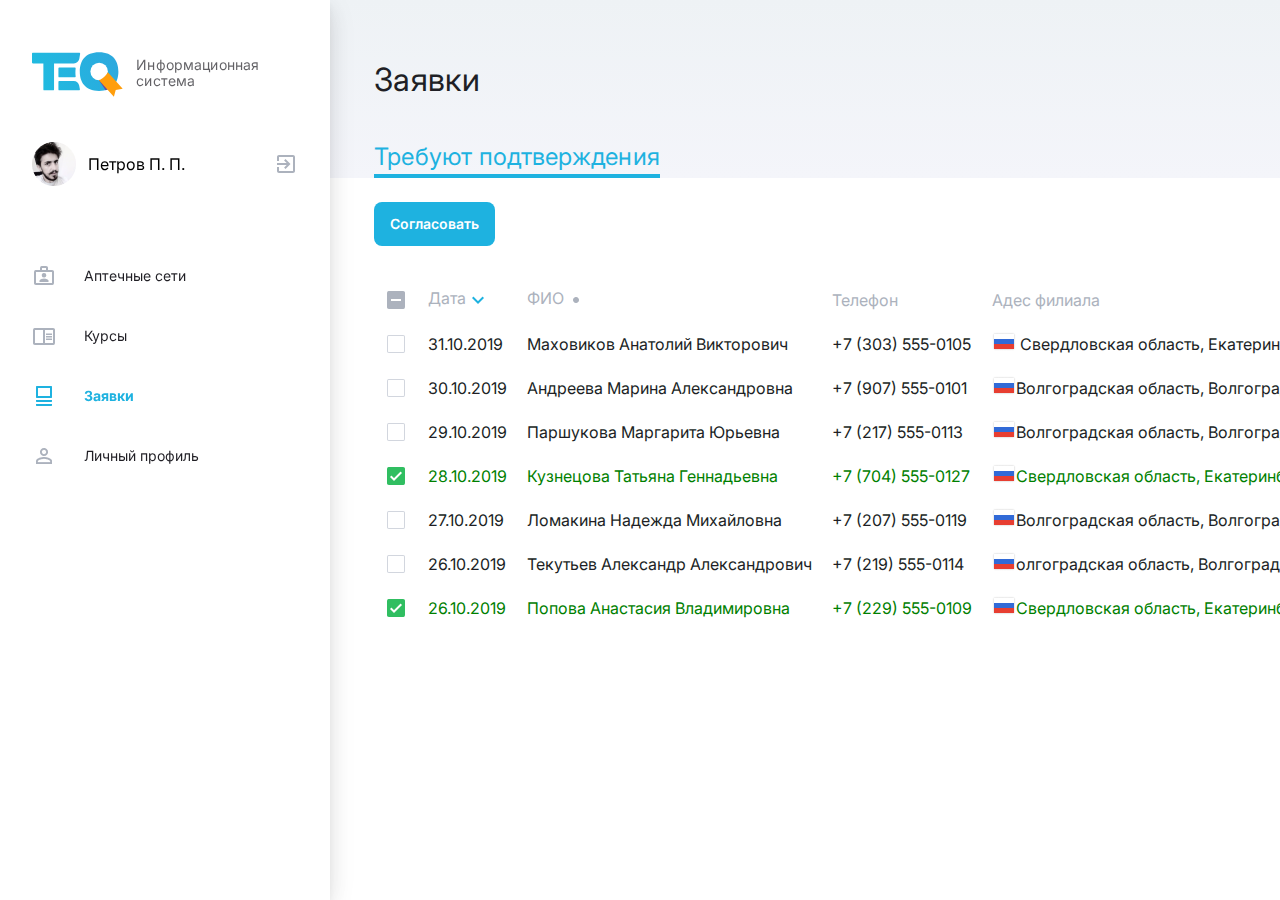
==== zayavki.html @ ff006c3a "Первый коммит" ====
<!DOCTYPE html>
<html lang="ru">

<head>
   <title>Заявки</title>
   <meta charset="UTF-8">
   <meta name="format-detection" content="telephone=no">
   <link rel="stylesheet" href="css/style.css">
   <link rel="stylesheet" href="css/custom.css">
   <link rel="shortcut icon" href="favicon.ico">
   <!-- <meta name="robots" content="noindex, nofollow"> -->
   <!-- <meta name="viewport" content="width=device-width, initial-scale=1.0, maximum-scale=1.0, user-scalable=0"> -->
   <meta name="viewport" content="width=device-width, initial-scale=1.0">
</head>

<body>
   <div class="wrapper">
<header class="header">
	<div class="container">
		<div class="header__row">
			<!-- 
				html меню с иконкой бургера
				<div class="header__menu menu">
					<div class="menu__icon icon-menu">
						<span></span>
						<span></span>
						<span></span>
					</div>
					<nav class="menu__body">
						<ul class="menu__list">
							<li><a href="" class="menu__link"></a></li>
						</ul>
					</nav>
				</div>
			 -->
		</div>
	</div>
</header>      <!-- Side navigation -->
      <div class="sidenav">
         <div class="sidenav__container">

            <div class="logo">
               <a href="#" class="logo__img"><img src="img/logo.svg" alt="" /></a>
               <div class="logo__text">Информационная
                  система</div>
            </div>

            <div class="user">
               <div class="user__icon"><img src="../img/user/icon.png" alt="" /></div>
               <div class="user__name">Петров П. П.</div>
               <div class="user__button"><a href="#" class="user__exit"></a></div>
            </div>

            <div class="menu">
               <a href="#">
                  <div class="menu__link">
                     <div class="menu__icon menu__icon_1"></div>
                     <div class="menu__text">Аптечные сети</div>
                  </div>
               </a>
               <a href="#">
                  <div class="menu__link">
                     <div class="menu__icon menu__icon_2"></div>
                     <div class="menu__text">Курсы</div>
                  </div>
               </a>
               <a href="#">
                  <div class="menu__link">
                     <div class="menu__icon menu__icon_3 menu__icon_3_activ"></div>
                     <div class="menu__text_activ">Заявки</div>
                  </div>
               </a>
               <a href="#">
                  <div class="menu__link">
                     <div class="menu__icon menu__icon_4"></div>
                     <div class="menu__text">Личный профиль</div>
                  </div>
               </a>
            </div>
         </div>
      </div>

      <!-- Page content -->
      <div class="main">
         <div class="main__header">
            <div class="main__container">

               <div class="main__title title">Заявки</div>
               <div class="main__subtitle subtitle">Требуют подтверждения</div>


            </div>
         </div>
         <div class="main__container">
            <div class="main__button ">
               <a disabled="true" href="#pop" class="button">Согласовать</a>
            </div>

            <div class="main__body">

               <div class="main__table">
                  <table>
                     <tr class="head">
                        <td><img src="../img/icons/чекбокс мультивыбор.png" alt="" /></td>
                        <td>Дата<img src="/img/icons/стрелка вниз.png" alt=""></td>
                        <td>ФИО<img src="/img/icons/сортировка не выбрана.png" alt=""></td>
                        <td>Телефон</td>
                        <td class="disab">Наименование аптеки</td>
                        <td class="text_clip">Адес филиала</td>
                     </tr>
                     <tr>
                        <td><img src="../img/icons/чекбокс неактивный.png" alt="" /></td>
                        <td>31.10.2019</td>
                        <td>Маховиков Анатолий Викторович</td>
                        <td>+7 (303) 555-0105</td>
                        <td class="disab">Аптека 1</td>
                        <td class="text_clip"><img src="../img/Россия.png" alt="" /> Свердловская область, Екатеринбур,
                           Центральный, ул. Демидова, д 16/1</td>
                     </tr>
                     <tr>
                        <td><img src="../img/icons/чекбокс неактивный.png" alt="" /></td>
                        <td>30.10.2019</td>
                        <td>Андреева Марина Александровна</td>
                        <td>+7 (907) 555-0101</td>
                        <td class="disab">Аптека 1</td>
                        <td class="text_clip"><img src="../img/Россия.png" alt="" />Волгоградская область, Волгоград,
                           ул. Красная, д. 45</td>
                     </tr>
                     <tr>
                        <td><img src="../img/icons/чекбокс неактивный.png" alt="" /></td>
                        <td>29.10.2019</td>
                        <td>Паршукова Маргарита Юрьевна</td>
                        <td>+7 (217) 555-0113</td>
                        <td class="disab">Аптека 2</td>
                        <td class="text_clip"><img src="../img/Россия.png" alt="" />Волгоградская область, Волгоград,
                           ул. Красная, д. 45</td>
                     </tr>
                     <tr class="green">
                        <td><img src="../img/icons/чекбокс.png" alt="" /></td>
                        <td>28.10.2019</td>
                        <td>Кузнецова Татьяна Геннадьевна</td>
                        <td>+7 (704) 555-0127</td>
                        <td class="disab">Аптека 2</td>
                        <td class="text_clip"><img src="../img/Россия.png" alt="" />Свердловская область, Екатеринбур,
                           Центральный, ул. Демидова, д 16/1</td>
                     </tr>
                     <tr>
                        <td><img src="../img/icons/чекбокс неактивный.png" alt="" /></td>
                        <td>27.10.2019</td>
                        <td>Ломакина Надежда Михайловна</td>
                        <td>+7 (207) 555-0119</td>
                        <td class="disab">Аптека 3</td>
                        <td class="text_clip"><img src="../img/Россия.png" alt="" />Волгоградская область, Волгоград,
                           ул. Красная, д. 45</td>
                     </tr>
                     <tr>
                        <td><img src="../img/icons/чекбокс неактивный.png" alt="" /></td>
                        <td>26.10.2019</td>
                        <td>Текутьев Александр Александрович</td>
                        <td>+7 (219) 555-0114</td>
                        <td class="disab">Аптека 3</td>
                        <td class="text_clip"><img src="../img/Россия.png" alt="" />олгоградская область, Волгоград, ул.
                           Красная, д. 45</td>
                     </tr>
                     <tr class="green">
                        <td><img src="../img/icons/чекбокс.png" alt="" /></td>
                        <td>26.10.2019</td>
                        <td>Попова Анастасия Владимировна</td>
                        <td>+7 (229) 555-0109</td>
                        <td class="disab">Аптека 3</td>
                        <td class="text_clip"><img src="../img/Россия.png" alt="" />Свердловская область, Екатеринбур,
                           Центральный, ул. Демидова, д 16/1</td>
                     </tr>
                  </table>


               </div>
            </div>
         </div>
      </div>
   </div>


   </div>

<script src="https://code.jquery.com/jquery-3.3.1.min.js"></script>
<!-- <script src="https://code.jquery.com/jquery-migrate-3.0.1.min.js"></script> -->
<script src="js/vendors.js"></script>
<script src="js/main.js"></script>
<script src="js/custom.js" ></script>
   <div id="pop" class="popup">
      <a href="#" class="popup__area"></a>
      <div class="popup__body">
         <div class="popup__content">
            <div class="popup__container">
               <a href="#" class="popup__close"><img src="../img/icons/закрыть.png" alt="" /></a>
               <div class="popup__title">Согласование</div>


               <select name="form[]" class="catalog-header__select">
                  <option value="1" selected="selected">Пункт №1</option>
                  <option value="2">Пункт №2</option>
                  <option value="3">Пункт №3</option>
                  <option value="4">Пункт №4</option>
               </select>

               <div class="popup__select spisok">
                  <div class="spisok__title">Решение</div>
                  <select class="spisok__body">
                     <option selected value="1">Согласовать</option>


                  </select>
               </div>

               <div class="popup__coment coment">
                  <div class="coment__title">Комментарий</div>
                  <textarea placeholder="При отрицательном решении по заявке заполните поле комментарий" name="coment"
                     class="coment__txt"></textarea>
               </div>

               <div class="popup__button">
                  <a disabled="true" href="#" class="button button_big">Добавить</a>
                  <a disabled="true" href="#" class="button button_big button_white">Отменить</a>
               </div>
            </div>
         </div>

      </div>

   </div>
</body>

</html>
---- css/style.css ----
@charset "UTF-8";
@import url("https://fonts.googleapis.com/css?family=Inder:regular");
@import url("https://fonts.googleapis.com/css?family=Inter:100, 200, 300, regular, 500, 600, 700, 800, 900");
* {
  padding: 0px;
  margin: 0px;
  border: 0px;
}

*,
*:before,
*:after {
  -webkit-box-sizing: border-box;
  box-sizing: border-box;
}

:focus,
:active {
  outline: none;
}

a:focus,
a:active {
  outline: none;
}

aside,
nav,
footer,
header,
section {
  display: block;
}

html,
body {
  height: 100%;
  min-width: 320px;
}

body {
  line-height: 1;
  font-family: "Inter";
  -ms-text-size-adjust: 100%;
  -moz-text-size-adjust: 100%;
  -webkit-text-size-adjust: 100%;
}

input,
button,
textarea {
  font-family: "Inter";
}

input::-ms-clear {
  display: none;
}

button {
  cursor: pointer;
}

button::-moz-focus-inner {
  padding: 0;
  border: 0;
}

a,
a:visited {
  text-decoration: none;
}

a:hover {
  text-decoration: none;
}

ul li {
  list-style: none;
}

img {
  vertical-align: top;
}

h1,
h2,
h3,
h4,
h5,
h6 {
  font-weight: inherit;
  font-size: inherit;
}

body {
  color: #000;
  font-size: 14px;
}
body.lock {
  overflow: hidden;
}

.wrapper {
  width: 100%;
  min-height: 100%;
  overflow: hidden;
}
.container {
  max-width: 1170px;
  margin: 0 auto;
  width: 100%;
}
@media (max-width: 1182px) {
  .container {
    max-width: 970px;
  }
}
@media (max-width: 991.98px) {
  .container {
    max-width: 750px;
  }
}
@media (max-width: 767.98px) {
  .container {
    max-width: none;
    padding: 0 10px;
  }
}

.logo {
  display: -webkit-box;
  display: -ms-flexbox;
  display: flex;
  font-size: 0;
  margin: 52px 0px 45px 0px;
}
.logo__img img {
  width: 91.34px;
  height: 45.02px;
}
.logo__text {
  font-style: normal;
  font-weight: normal;
  font-size: 14px;
  line-height: 16px;
  letter-spacing: 0.01em;
  color: #201f25;
  opacity: 0.7;
  margin: 5px 0px 0px 13px;
}

.user {
  display: -webkit-box;
  display: -ms-flexbox;
  display: flex;
  font-size: 0;
  -webkit-box-align: center;
      -ms-flex-align: center;
          align-items: center;
  margin: 0px 0px 78px 0px;
}
.user__icon {
  width: 44px;
  height: 44px;
  border-radius: 50%;
  margin: 0px 12px 0px 0px;
  display: -webkit-box;
  display: -ms-flexbox;
  display: flex;
  font-size: 0;
  -webkit-box-align: center;
      -ms-flex-align: center;
          align-items: center;
}
.user__name {
  -webkit-box-flex: 1;
      -ms-flex-positive: 1;
          flex-grow: 1;
  font-size: 16px;
  line-height: 16px;
}
.user__exit {
  background: url(/img/user/выход.svg) 0 0/contain no-repeat;
  display: block;
  width: 24px;
  height: 24px;
}
.user__exit:hover {
  background: url(/img/user/exit_to_app_24px.svg) 50% no-repeat;
}

.sidenav__container {
  margin: 0 32px;
}

.sidenav {
  background: #ffffff;
  /* big shadow */
  -webkit-box-shadow: 0px 4px 32px rgba(0, 0, 0, 0.05), 0px 8px 24px rgba(0, 0, 0, 0.1), 0px 4px 8px rgba(0, 0, 0, 0.05);
          box-shadow: 0px 4px 32px rgba(0, 0, 0, 0.05), 0px 8px 24px rgba(0, 0, 0, 0.1), 0px 4px 8px rgba(0, 0, 0, 0.05);
  height: 100%;
  /* Full-height: remove this if you want "auto" height */
  width: 330px;
  /* Set the width of the sidebar */
  position: fixed;
  /* Fixed Sidebar (stay in place on scroll) */
  z-index: 1;
  /* Stay on top */
  top: 0;
  /* Stay at the top */
  left: 0;
  overflow-x: hidden;
  /* Disable horizontal scroll */
  overflow: hidden;
}

.menu a {
  display: block;
}

.menu__link {
  display: -webkit-box;
  display: -ms-flexbox;
  display: flex;
  font-size: 0;
  -webkit-box-align: center;
      -ms-flex-align: center;
          align-items: center;
  margin: 0px 0px 36px 0px;
}
.menu__icon {
  margin: 0px 28px 0px 0px;
}
.menu__icon_1 {
  background: url(/img/menu/01.png) 50% no-repeat;
  display: block;
  width: 24px;
  height: 24px;
}
.menu__icon_1:hover {
  background: url(/img/menu/activ/01.png) 50% no-repeat;
}
.menu__icon_activ {
  background: url(/img/menu/activ/01.png) 50% no-repeat;
}
.menu__icon_2 {
  background: url(/img/menu/02.png) 50% no-repeat;
  display: block;
  width: 24px;
  height: 24px;
}
.menu__icon_2:hover {
  background: url(/img/menu/activ/02.png) 50% no-repeat;
}
.menu__icon_2_activ {
  background: url(/img/menu/activ/02.png) 50% no-repeat;
}
.menu__icon_3 {
  background: url(/img/menu/03.png) 50% no-repeat;
  display: block;
  width: 24px;
  height: 24px;
}
.menu__icon_3:hover {
  background: url(/img/menu/activ/03.png) 50% no-repeat;
}
.menu__icon_3_activ {
  background: url(/img/menu/activ/03.png) 50% no-repeat;
}
.menu__icon_4 {
  background: url(/img/menu/04.png) 50% no-repeat;
  display: block;
  width: 24px;
  height: 24px;
}
.menu__icon_4:hover {
  background: url(/img/menu/activ/04.png) 50% no-repeat;
}
.menu__icon_4_activ {
  background: url(/img/menu/activ/04.png) 50% no-repeat;
}
.menu__text {
  font-size: 14px;
  line-height: 20px;
  color: #201f25;
}
.menu__text:hover,
.menu__text :active {
  font-weight: bold;
  font-size: 14px;
  line-height: 20px;
  color: #1eb2e0;
}
.menu__text_activ {
  font-weight: bold;
  font-size: 14px;
  line-height: 20px;
  color: #1eb2e0;
}

/* Style page content */
.main {
  margin-left: 330px;
}
.main__container {
  margin: 0px 44px;
}
.main__header {
  background: -webkit-gradient(linear, left top, left bottom, from(#eef2f5), to(#f4f5fa));
  background: -o-linear-gradient(top, #eef2f5 0%, #f4f5fa 100%);
  background: linear-gradient(180deg, #eef2f5 0%, #f4f5fa 100%);
  margin: 0px 0px 24px 0px;
}
.main__title {
  padding: 60px 0px 40px 0px;
}
.main__subtitle {
  display: inline-block;
  border-bottom: 4px solid #1eb2e0;
}
.title {
  font-size: 32px;
  line-height: 40px;
  letter-spacing: 0.01em;
  color: #201f25;
}

.subtitle {
  font-size: 24px;
  line-height: 34px;
  letter-spacing: 0.01em;
  color: #1eb2e0;
}

.button {
  display: inline-block;
  color: #fff;
  -webkit-user-select: none;
     -moz-user-select: none;
      -ms-user-select: none;
          user-select: none;
  /* Убираем текстовое выделение */
  text-decoration: none;
  /* Убираем подчеркивание */
  outline: none;
  /* Убираем контур вокруг ссылки */
  background: #1eb2e0;
  border-radius: 8px;
  /* Цвет фона */
  padding: 12px 16px;
  /* Отступ от текста до рамки */
  font-size: 14px;
  line-height: 20px;
  font-weight: 600;
  margin: 0px 0px 32px 0px;
}
.button:hover {
  -webkit-box-shadow: 0px 4px 8px rgba(0, 0, 0, 0.1), 0px 0px 4px rgba(0, 0, 0, 0.15);
          box-shadow: 0px 4px 8px rgba(0, 0, 0, 0.1), 0px 0px 4px rgba(0, 0, 0, 0.15);
}
.button:active {
  background: #09abcf;
}
.button_big {
  font-weight: bold;
  font-size: 20px;
  line-height: 24px;
  padding: 18px 24px;
}
.button_white {
  color: #1eb2e0;
  background: #fff;
  border: 2px solid #1eb2e0;
}

table {
  width: 100%;
  border-collapse: collapse;
}

table tbody tr.green {
  color: green;
}

table tbody tr:hover {
  background: #eef2f5;
  border-radius: 8px;
}

.main {
  white-space: nowrap;
  font-size: 16px;
  line-height: 24px;
  color: #201f25;
}
.main .text_clip {
  /* Запрещаем перенос строк */
  overflow: hidden;
  /* Обрезаем все, что не помещается в область */
  -webkit-line-clamp: 3;
  -webkit-box-orient: vertical;
  max-width: 450px;
  overflow: hidden;
  -o-text-overflow: ellipsis;
     text-overflow: ellipsis;
  margin: 0px 50px 0px 0px;
}
.main .head {
  font-size: 14px;
  line-height: 20px;
  color: #acb2bd;
}
.main table {
  width: 100%;
}
.main td {
  vertical-align: middle;
  padding: 10px;
  font-size: 16px;
}
@media screen and (max-width: 1400px) {
  .disab {
    display: none;
  }
}

.popup {
  -webkit-overflow-scrolling: touch;
  background-color: rgba(0, 0, 0, 0.8);
  position: fixed !important;
  top: 0;
  left: 0;
  width: 100%;
  height: 100%;
  z-index: 100;
  display: none;
}
.popup:target {
  display: block;
}
.popup__area {
  position: absolute;
  width: 100%;
  height: 100%;
  top: 0;
  left: 0;
}
.popup__body {
  -webkit-box-pack: center;
      -ms-flex-pack: center;
          justify-content: center;
  min-height: 100%;
  display: -webkit-box;
  display: -ms-flexbox;
  display: flex;
  font-size: 0;
  padding: 30px 10px;
}
.popup__container {
  margin: 0 120px;
}
.popup__content {
  background-color: #fff;
  color: black;
  width: 800px;
  height: 562px;
  position: relative;
  background: #ffffff;
  -webkit-box-shadow: 0px 4px 32px rgba(0, 0, 0, 0.05), 0px 8px 24px rgba(0, 0, 0, 0.1), 0px 4px 8px rgba(0, 0, 0, 0.05);
          box-shadow: 0px 4px 32px rgba(0, 0, 0, 0.05), 0px 8px 24px rgba(0, 0, 0, 0.1), 0px 4px 8px rgba(0, 0, 0, 0.05);
  border-radius: 8px;
}
.popup__close {
  position: absolute;
  right: 10px;
  top: 10px;
  text-decoration: none;
  font-size: 20px;
  color: red;
}
.popup__title {
  font-size: 32px;
  line-height: 40px;
  text-align: center;
  letter-spacing: 0.01em;
  color: #201f25;
  margin: 52px 0px 46px 0px;
}
.popup__select {
  width: 100px;
}
.popup__coment {
  margin: 0px 0px 52px 0px;
}
.popup__button {
  display: -webkit-box;
  display: -ms-flexbox;
  display: flex;
  font-size: 0;
  -webkit-box-pack: space-evenly;
      -ms-flex-pack: space-evenly;
          justify-content: space-evenly;
}

.spisok {
  width: 100%;
  margin: 0px 0px 24px 0px;
}
.spisok__body {
  display: inline-block;
  border: 1px solid #d2d6de;
  padding: 14px 0 14px 14px;
  width: 100%;
  border-radius: 8px;
  -webkit-appearance: none;
     -moz-appearance: none;
          appearance: none;
  background: url(/img/icons/Vector.png);
  background-repeat: no-repeat, repeat;
  background-position: right 0.7em top 50%, 0 0;
  font-size: 16px;
  line-height: 24px;
}
.spisok__title {
  font-size: 12px;
  line-height: 16px;
  color: #515c73;
}

.coment {
  width: 100%;
}
.coment__title {
  font-size: 12px;
  line-height: 16px;
  color: #515c73;
}
.coment__txt {
  display: block;
  outline: none;
  -moz-appearance: none;
  resize: none;
  width: 100%;
  height: 139px;
  border: 1px solid #d2d6de;
  -webkit-box-sizing: border-box;
          box-sizing: border-box;
  border-radius: 8px;
  font-size: 16px;
  line-height: 24px;
  color: #acb2bd;
  padding: 14px 14px;
  overflow: auto;
}
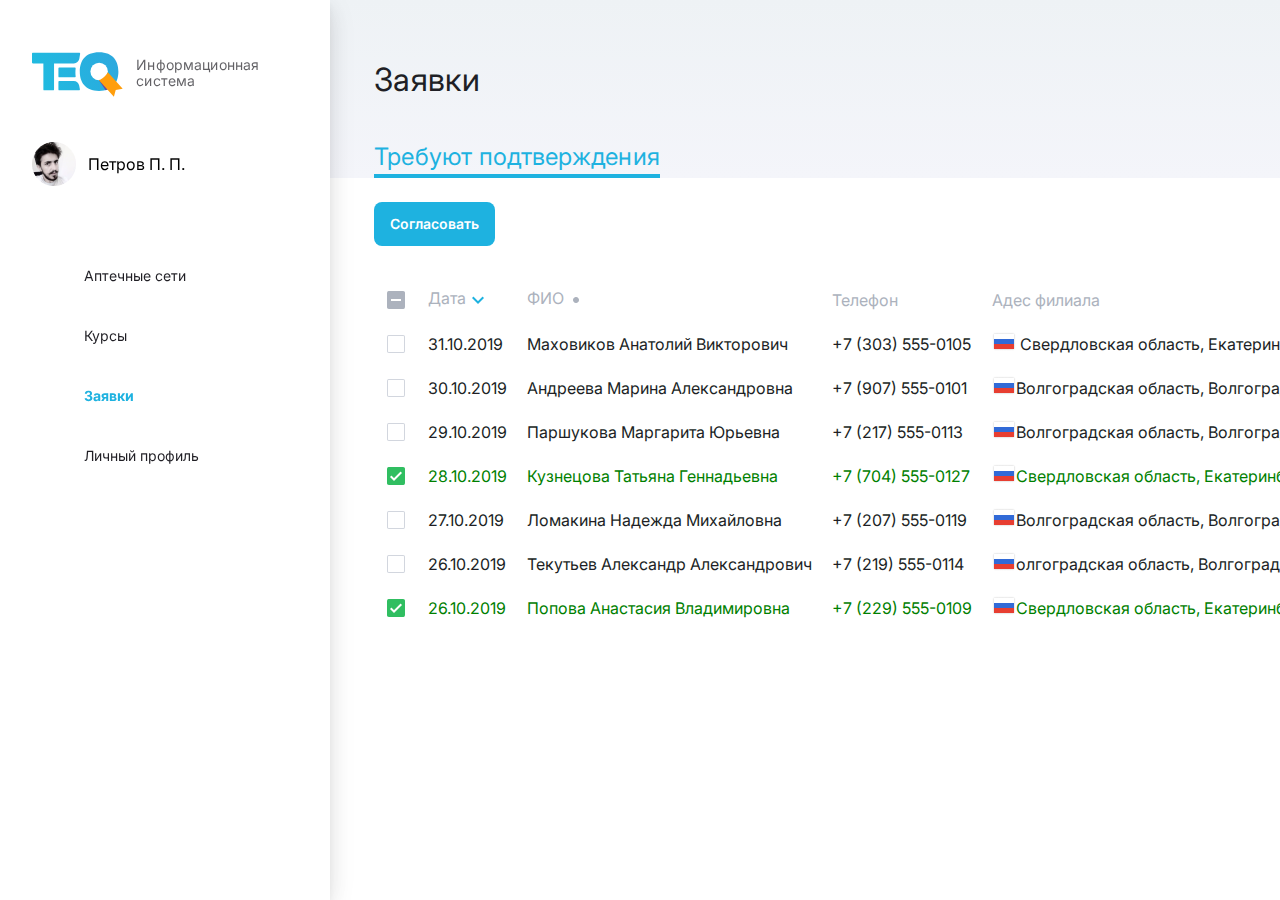
==== commit 9045cfc2: "Второй коммит" ====
--- a/zayavki.html
+++ b/zayavki.html
@@ -101,74 +101,74 @@
                <div class="main__table">
                   <table>
                      <tr class="head">
-                        <td><img src="../img/icons/чекбокс мультивыбор.png" alt="" /></td>
-                        <td>Дата<img src="/img/icons/стрелка вниз.png" alt=""></td>
-                        <td>ФИО<img src="/img/icons/сортировка не выбрана.png" alt=""></td>
+                        <td><img src="img/icons/чекбокс мультивыбор.png" alt="" /></td>
+                        <td>Дата<img src="img/icons/стрелка вниз.png" alt=""></td>
+                        <td>ФИО<img src="img/icons/сортировка не выбрана.png" alt=""></td>
                         <td>Телефон</td>
                         <td class="disab">Наименование аптеки</td>
                         <td class="text_clip">Адес филиала</td>
                      </tr>
                      <tr>
-                        <td><img src="../img/icons/чекбокс неактивный.png" alt="" /></td>
+                        <td><img src="img/icons/чекбокс неактивный.png" alt="" /></td>
                         <td>31.10.2019</td>
                         <td>Маховиков Анатолий Викторович</td>
                         <td>+7 (303) 555-0105</td>
                         <td class="disab">Аптека 1</td>
-                        <td class="text_clip"><img src="../img/Россия.png" alt="" /> Свердловская область, Екатеринбур,
+                        <td class="text_clip"><img src="img/Россия.png" alt="" /> Свердловская область, Екатеринбур,
                            Центральный, ул. Демидова, д 16/1</td>
                      </tr>
                      <tr>
-                        <td><img src="../img/icons/чекбокс неактивный.png" alt="" /></td>
+                        <td><img src="img/icons/чекбокс неактивный.png" alt="" /></td>
                         <td>30.10.2019</td>
                         <td>Андреева Марина Александровна</td>
                         <td>+7 (907) 555-0101</td>
                         <td class="disab">Аптека 1</td>
-                        <td class="text_clip"><img src="../img/Россия.png" alt="" />Волгоградская область, Волгоград,
+                        <td class="text_clip"><img src="img/Россия.png" alt="" />Волгоградская область, Волгоград,
                            ул. Красная, д. 45</td>
                      </tr>
                      <tr>
-                        <td><img src="../img/icons/чекбокс неактивный.png" alt="" /></td>
+                        <td><img src="img/icons/чекбокс неактивный.png" alt="" /></td>
                         <td>29.10.2019</td>
                         <td>Паршукова Маргарита Юрьевна</td>
                         <td>+7 (217) 555-0113</td>
                         <td class="disab">Аптека 2</td>
-                        <td class="text_clip"><img src="../img/Россия.png" alt="" />Волгоградская область, Волгоград,
+                        <td class="text_clip"><img src="img/Россия.png" alt="" />Волгоградская область, Волгоград,
                            ул. Красная, д. 45</td>
                      </tr>
                      <tr class="green">
-                        <td><img src="../img/icons/чекбокс.png" alt="" /></td>
+                        <td><img src="img/icons/чекбокс.png" alt="" /></td>
                         <td>28.10.2019</td>
                         <td>Кузнецова Татьяна Геннадьевна</td>
                         <td>+7 (704) 555-0127</td>
                         <td class="disab">Аптека 2</td>
-                        <td class="text_clip"><img src="../img/Россия.png" alt="" />Свердловская область, Екатеринбур,
+                        <td class="text_clip"><img src="img/Россия.png" alt="" />Свердловская область, Екатеринбур,
                            Центральный, ул. Демидова, д 16/1</td>
                      </tr>
                      <tr>
-                        <td><img src="../img/icons/чекбокс неактивный.png" alt="" /></td>
+                        <td><img src="img/icons/чекбокс неактивный.png" alt="" /></td>
                         <td>27.10.2019</td>
                         <td>Ломакина Надежда Михайловна</td>
                         <td>+7 (207) 555-0119</td>
                         <td class="disab">Аптека 3</td>
-                        <td class="text_clip"><img src="../img/Россия.png" alt="" />Волгоградская область, Волгоград,
+                        <td class="text_clip"><img src="img/Россия.png" alt="" />Волгоградская область, Волгоград,
                            ул. Красная, д. 45</td>
                      </tr>
                      <tr>
-                        <td><img src="../img/icons/чекбокс неактивный.png" alt="" /></td>
+                        <td><img src="img/icons/чекбокс неактивный.png" alt="" /></td>
                         <td>26.10.2019</td>
                         <td>Текутьев Александр Александрович</td>
                         <td>+7 (219) 555-0114</td>
                         <td class="disab">Аптека 3</td>
-                        <td class="text_clip"><img src="../img/Россия.png" alt="" />олгоградская область, Волгоград, ул.
+                        <td class="text_clip"><img src="img/Россия.png" alt="" />олгоградская область, Волгоград, ул.
                            Красная, д. 45</td>
                      </tr>
                      <tr class="green">
-                        <td><img src="../img/icons/чекбокс.png" alt="" /></td>
+                        <td><img src="img/icons/чекбокс.png" alt="" /></td>
                         <td>26.10.2019</td>
                         <td>Попова Анастасия Владимировна</td>
                         <td>+7 (229) 555-0109</td>
                         <td class="disab">Аптека 3</td>
-                        <td class="text_clip"><img src="../img/Россия.png" alt="" />Свердловская область, Екатеринбур,
+                        <td class="text_clip"><img src="img/Россия.png" alt="" />Свердловская область, Екатеринбур,
                            Центральный, ул. Демидова, д 16/1</td>
                      </tr>
                   </table>
@@ -193,7 +193,7 @@
       <div class="popup__body">
          <div class="popup__content">
             <div class="popup__container">
-               <a href="#" class="popup__close"><img src="../img/icons/закрыть.png" alt="" /></a>
+               <a href="#" class="popup__close"><img src="img/icons/закрыть.png" alt="" /></a>
                <div class="popup__title">Согласование</div>
 
 
--- a/css/style.css
+++ b/css/style.css
@@ -180,13 +180,13 @@
   line-height: 16px;
 }
 .user__exit {
-  background: url(/img/user/выход.svg) 0 0/contain no-repeat;
+  background: url(img/user/выход.svg) 0 0/contain no-repeat;
   display: block;
   width: 24px;
   height: 24px;
 }
 .user__exit:hover {
-  background: url(/img/user/exit_to_app_24px.svg) 50% no-repeat;
+  background: url(img/user/exit_to_app_24px.svg) 50% no-repeat;
 }
 
 .sidenav__container {
@@ -232,52 +232,52 @@
   margin: 0px 28px 0px 0px;
 }
 .menu__icon_1 {
-  background: url(/img/menu/01.png) 50% no-repeat;
+  background: url(img/menu/01.png) 50% no-repeat;
   display: block;
   width: 24px;
   height: 24px;
 }
 .menu__icon_1:hover {
-  background: url(/img/menu/activ/01.png) 50% no-repeat;
+  background: url(img/menu/activ/01.png) 50% no-repeat;
 }
 .menu__icon_activ {
-  background: url(/img/menu/activ/01.png) 50% no-repeat;
+  background: url(img/menu/activ/01.png) 50% no-repeat;
 }
 .menu__icon_2 {
-  background: url(/img/menu/02.png) 50% no-repeat;
+  background: url(img/menu/02.png) 50% no-repeat;
   display: block;
   width: 24px;
   height: 24px;
 }
 .menu__icon_2:hover {
-  background: url(/img/menu/activ/02.png) 50% no-repeat;
+  background: url(img/menu/activ/02.png) 50% no-repeat;
 }
 .menu__icon_2_activ {
-  background: url(/img/menu/activ/02.png) 50% no-repeat;
+  background: url(img/menu/activ/02.png) 50% no-repeat;
 }
 .menu__icon_3 {
-  background: url(/img/menu/03.png) 50% no-repeat;
+  background: url(img/menu/03.png) 50% no-repeat;
   display: block;
   width: 24px;
   height: 24px;
 }
 .menu__icon_3:hover {
-  background: url(/img/menu/activ/03.png) 50% no-repeat;
+  background: url(img/menu/activ/03.png) 50% no-repeat;
 }
 .menu__icon_3_activ {
-  background: url(/img/menu/activ/03.png) 50% no-repeat;
+  background: url(img/menu/activ/03.png) 50% no-repeat;
 }
 .menu__icon_4 {
-  background: url(/img/menu/04.png) 50% no-repeat;
+  background: url(img/menu/04.png) 50% no-repeat;
   display: block;
   width: 24px;
   height: 24px;
 }
 .menu__icon_4:hover {
-  background: url(/img/menu/activ/04.png) 50% no-repeat;
+  background: url(img/menu/activ/04.png) 50% no-repeat;
 }
 .menu__icon_4_activ {
-  background: url(/img/menu/activ/04.png) 50% no-repeat;
+  background: url(img/menu/activ/04.png) 50% no-repeat;
 }
 .menu__text {
   font-size: 14px;
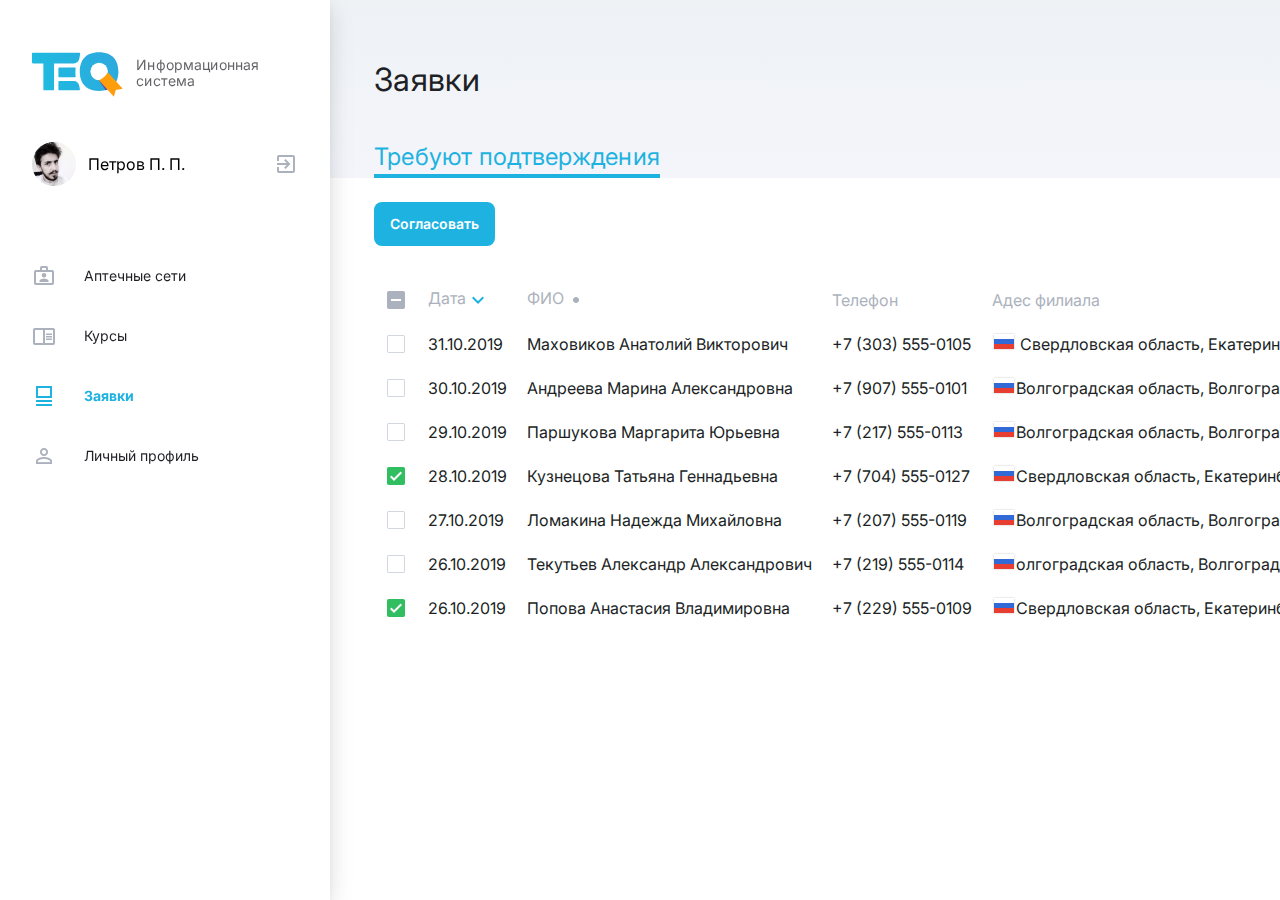
==== commit c4158be8: "Четвертый коммит" ====
--- a/zayavki.html
+++ b/zayavki.html
@@ -46,7 +46,7 @@
             </div>
 
             <div class="user">
-               <div class="user__icon"><img src="../img/user/icon.png" alt="" /></div>
+               <div class="user__icon"><img src="img/user/icon.png" alt="" /></div>
                <div class="user__name">Петров П. П.</div>
                <div class="user__button"><a href="#" class="user__exit"></a></div>
             </div>
--- a/css/style.css
+++ b/css/style.css
@@ -180,13 +180,13 @@
   line-height: 16px;
 }
 .user__exit {
-  background: url(img/user/выход.svg) 0 0/contain no-repeat;
+  background: url(../img/user/выход.svg) 0 0/contain no-repeat;
   display: block;
   width: 24px;
   height: 24px;
 }
 .user__exit:hover {
-  background: url(img/user/exit_to_app_24px.svg) 50% no-repeat;
+  background: url(../img/user/exit_to_app_24px.svg) 50% no-repeat;
 }
 
 .sidenav__container {
@@ -232,52 +232,52 @@
   margin: 0px 28px 0px 0px;
 }
 .menu__icon_1 {
-  background: url(img/menu/01.png) 50% no-repeat;
+  background: url(../img/menu/01.png) 50% no-repeat;
   display: block;
   width: 24px;
   height: 24px;
 }
 .menu__icon_1:hover {
-  background: url(img/menu/activ/01.png) 50% no-repeat;
+  background: url(../img/menu/activ/01.png) 50% no-repeat;
 }
 .menu__icon_activ {
-  background: url(img/menu/activ/01.png) 50% no-repeat;
+  background: url(../img/menu/activ/01.png) 50% no-repeat;
 }
 .menu__icon_2 {
-  background: url(img/menu/02.png) 50% no-repeat;
+  background: url(../img/menu/02.png) 50% no-repeat;
   display: block;
   width: 24px;
   height: 24px;
 }
 .menu__icon_2:hover {
-  background: url(img/menu/activ/02.png) 50% no-repeat;
+  background: url(../img/menu/activ/02.png) 50% no-repeat;
 }
 .menu__icon_2_activ {
-  background: url(img/menu/activ/02.png) 50% no-repeat;
+  background: url(../img/menu/activ/02.png) 50% no-repeat;
 }
 .menu__icon_3 {
-  background: url(img/menu/03.png) 50% no-repeat;
+  background: url(../img/menu/03.png) 50% no-repeat;
   display: block;
   width: 24px;
   height: 24px;
 }
 .menu__icon_3:hover {
-  background: url(img/menu/activ/03.png) 50% no-repeat;
+  background: url(../img/menu/activ/03.png) 50% no-repeat;
 }
 .menu__icon_3_activ {
-  background: url(img/menu/activ/03.png) 50% no-repeat;
+  background: url(../img/menu/activ/03.png) 50% no-repeat;
 }
 .menu__icon_4 {
-  background: url(img/menu/04.png) 50% no-repeat;
+  background: url(../img/menu/04.png) 50% no-repeat;
   display: block;
   width: 24px;
   height: 24px;
 }
 .menu__icon_4:hover {
-  background: url(img/menu/activ/04.png) 50% no-repeat;
+  background: url(../img/menu/activ/04.png) 50% no-repeat;
 }
 .menu__icon_4_activ {
-  background: url(img/menu/activ/04.png) 50% no-repeat;
+  background: url(../img/menu/activ/04.png) 50% no-repeat;
 }
 .menu__text {
   font-size: 14px;
@@ -378,7 +378,7 @@
   border-collapse: collapse;
 }
 
-table tbody tr.green {
+table tbody tr .green {
   color: green;
 }
 
